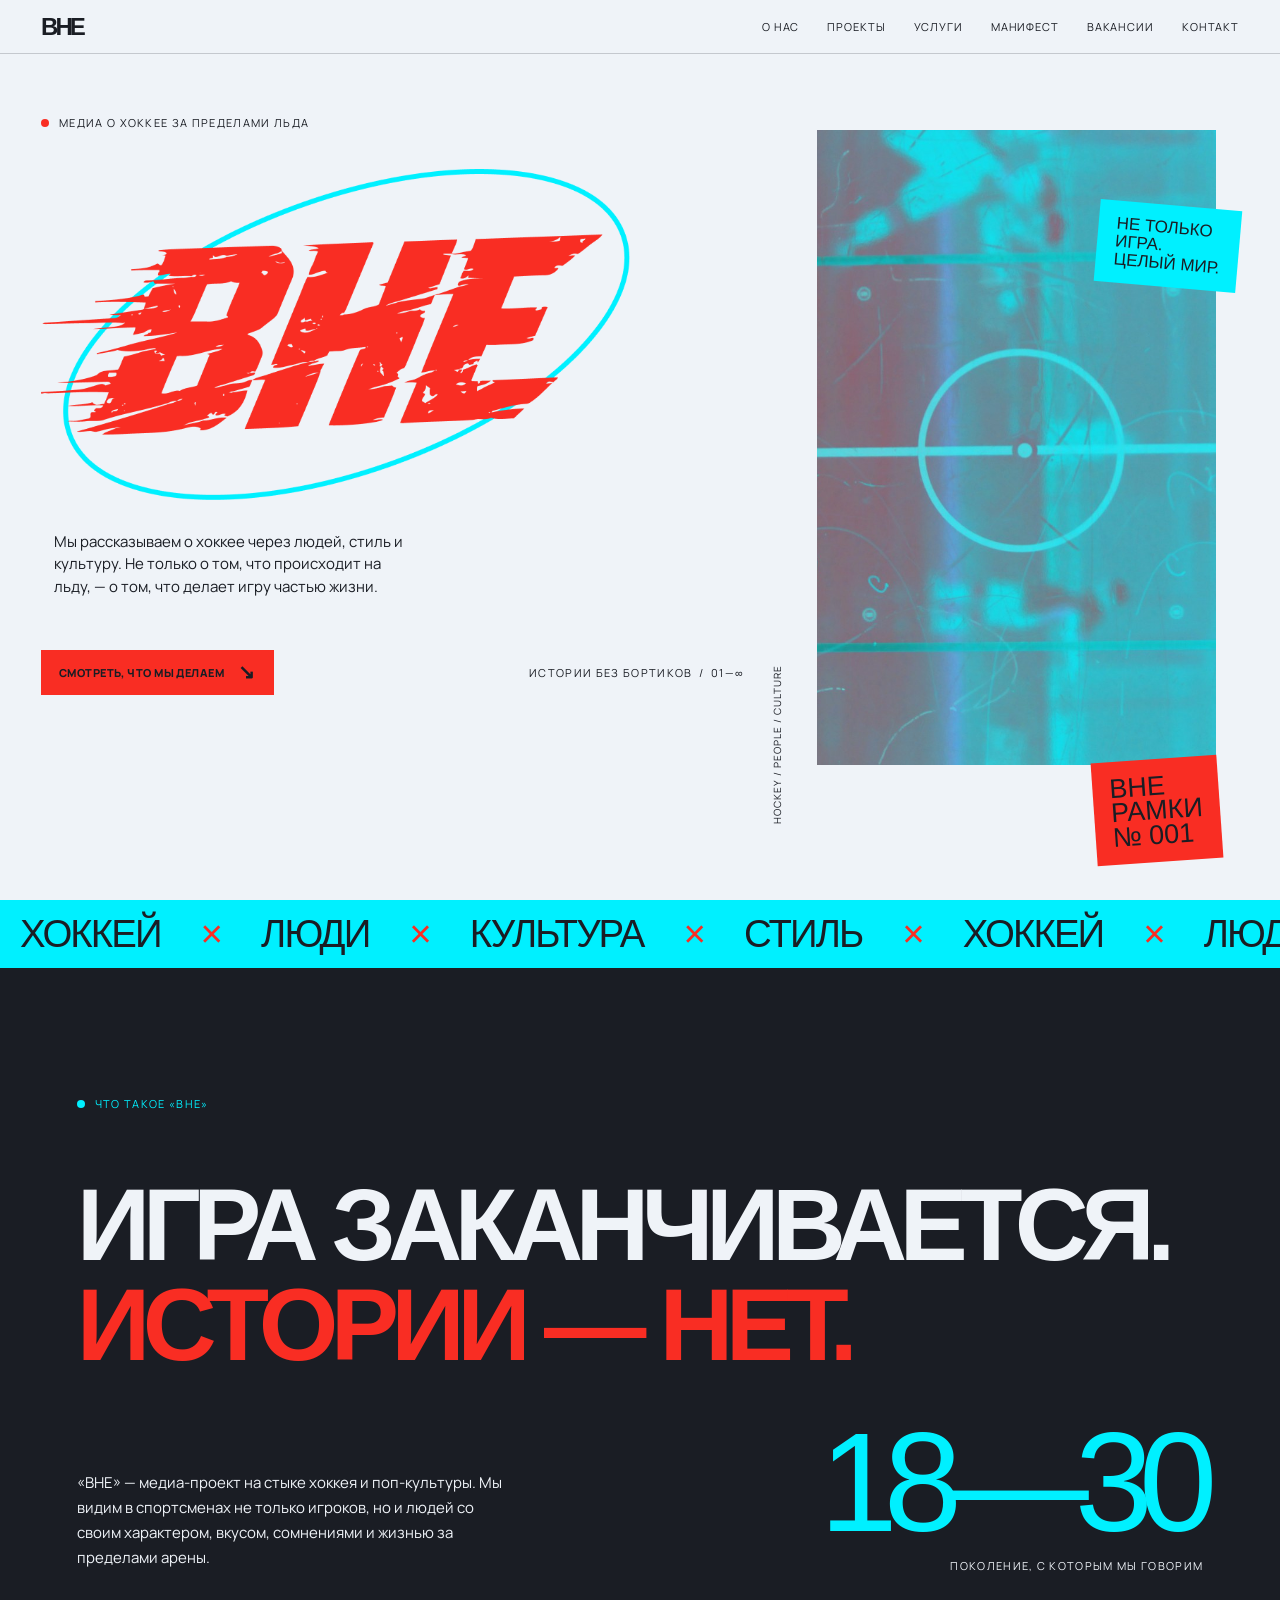
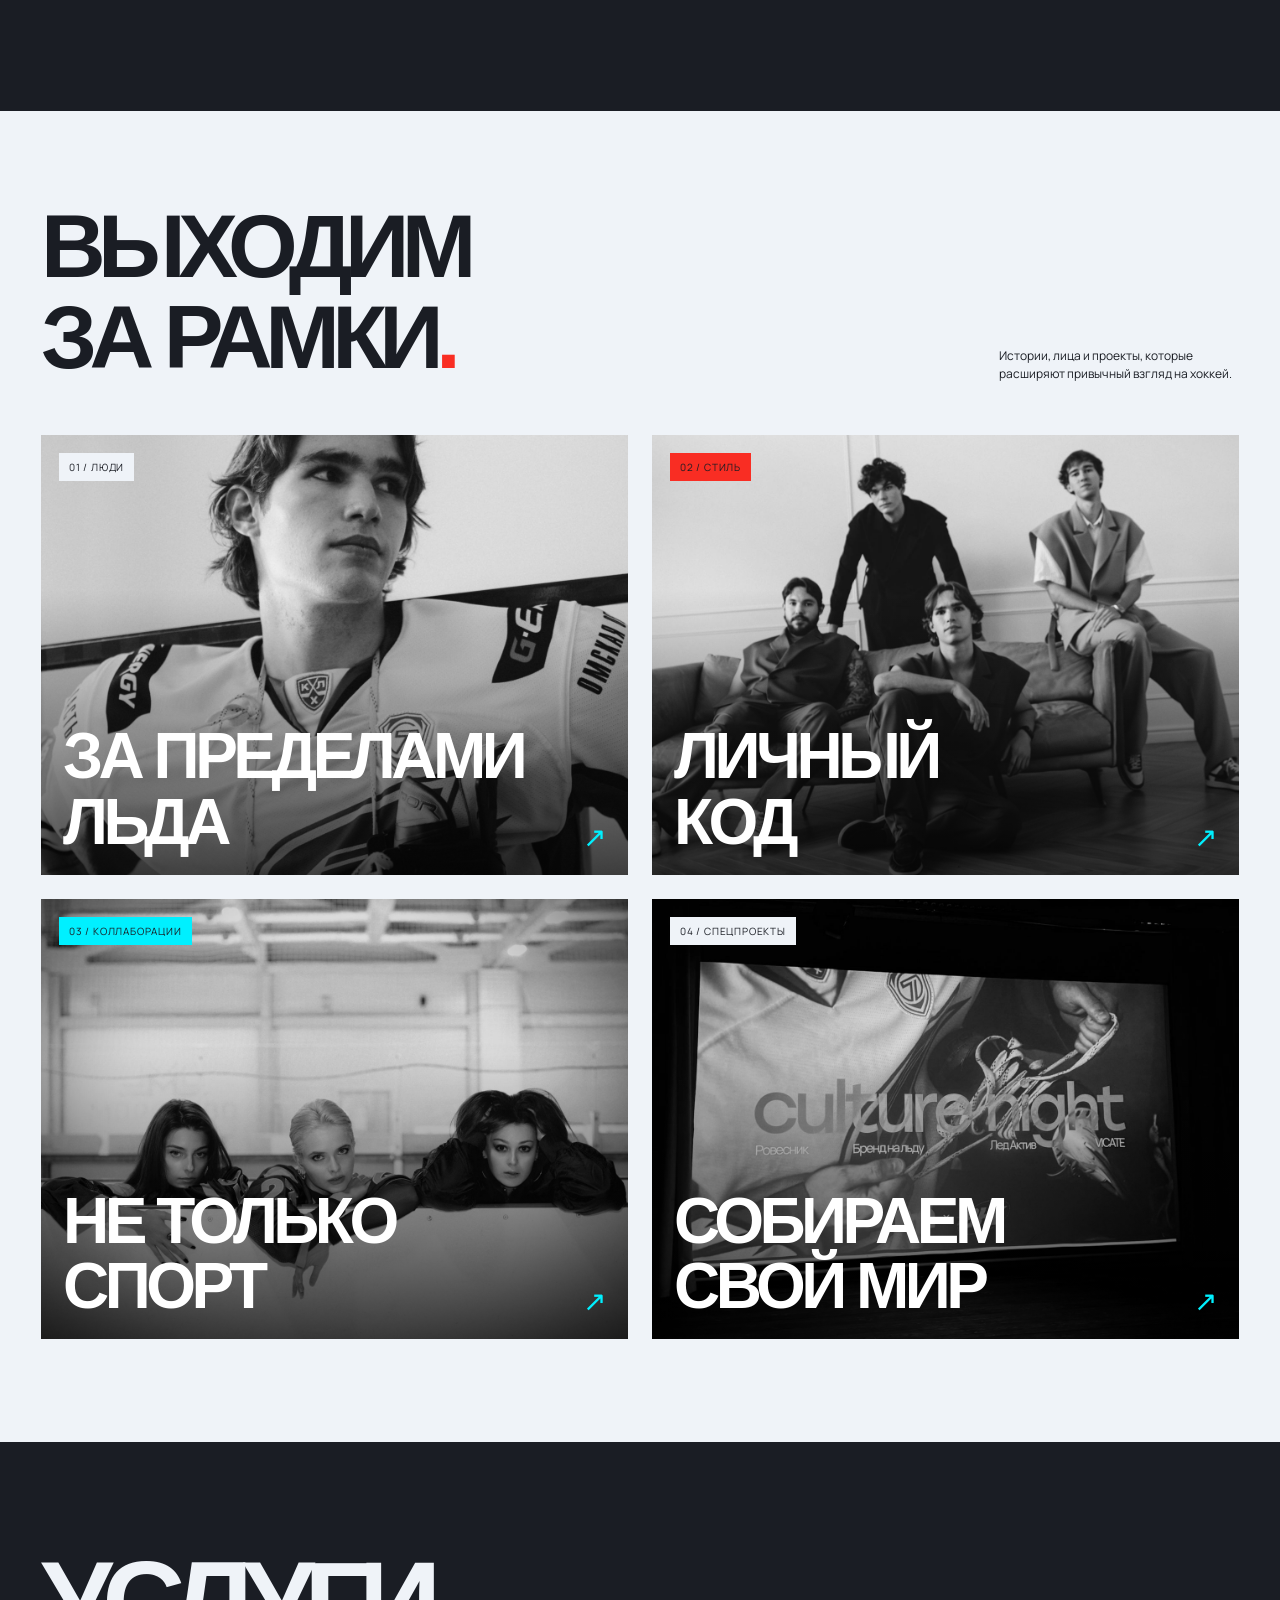
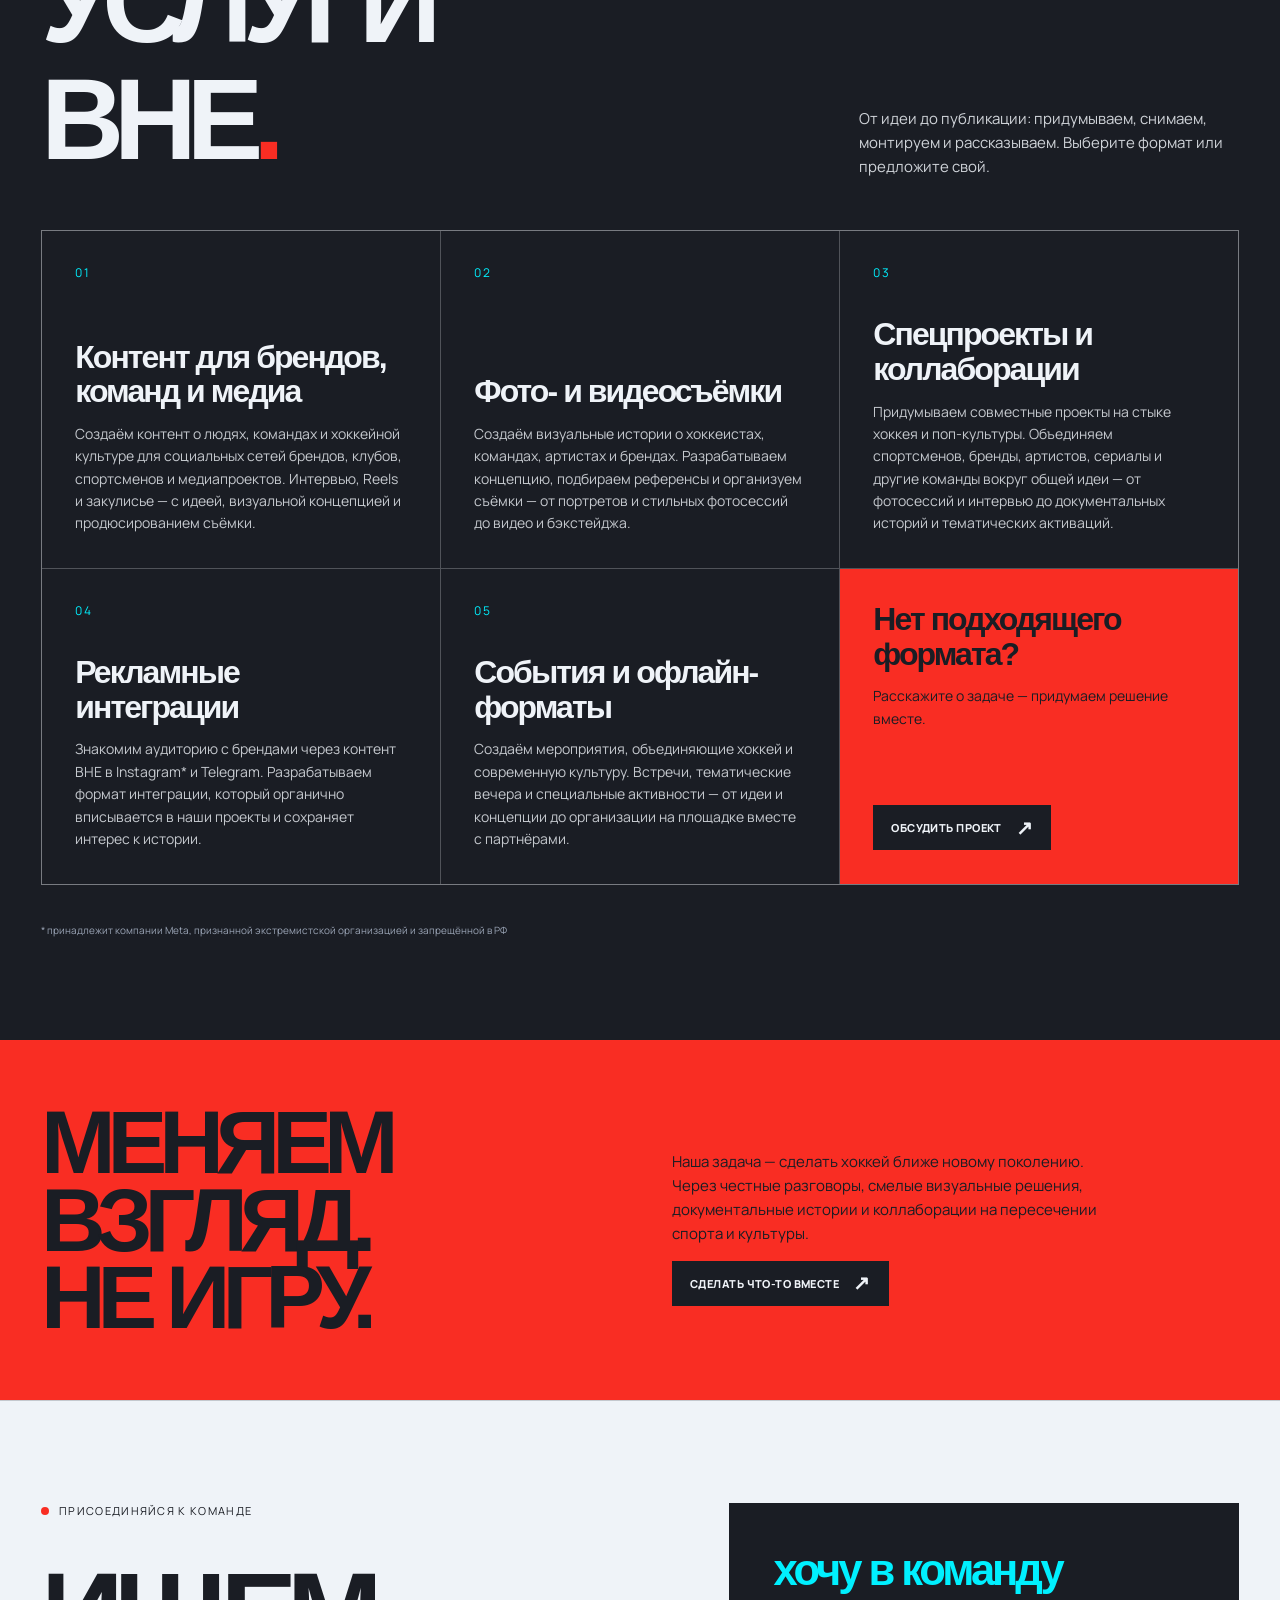
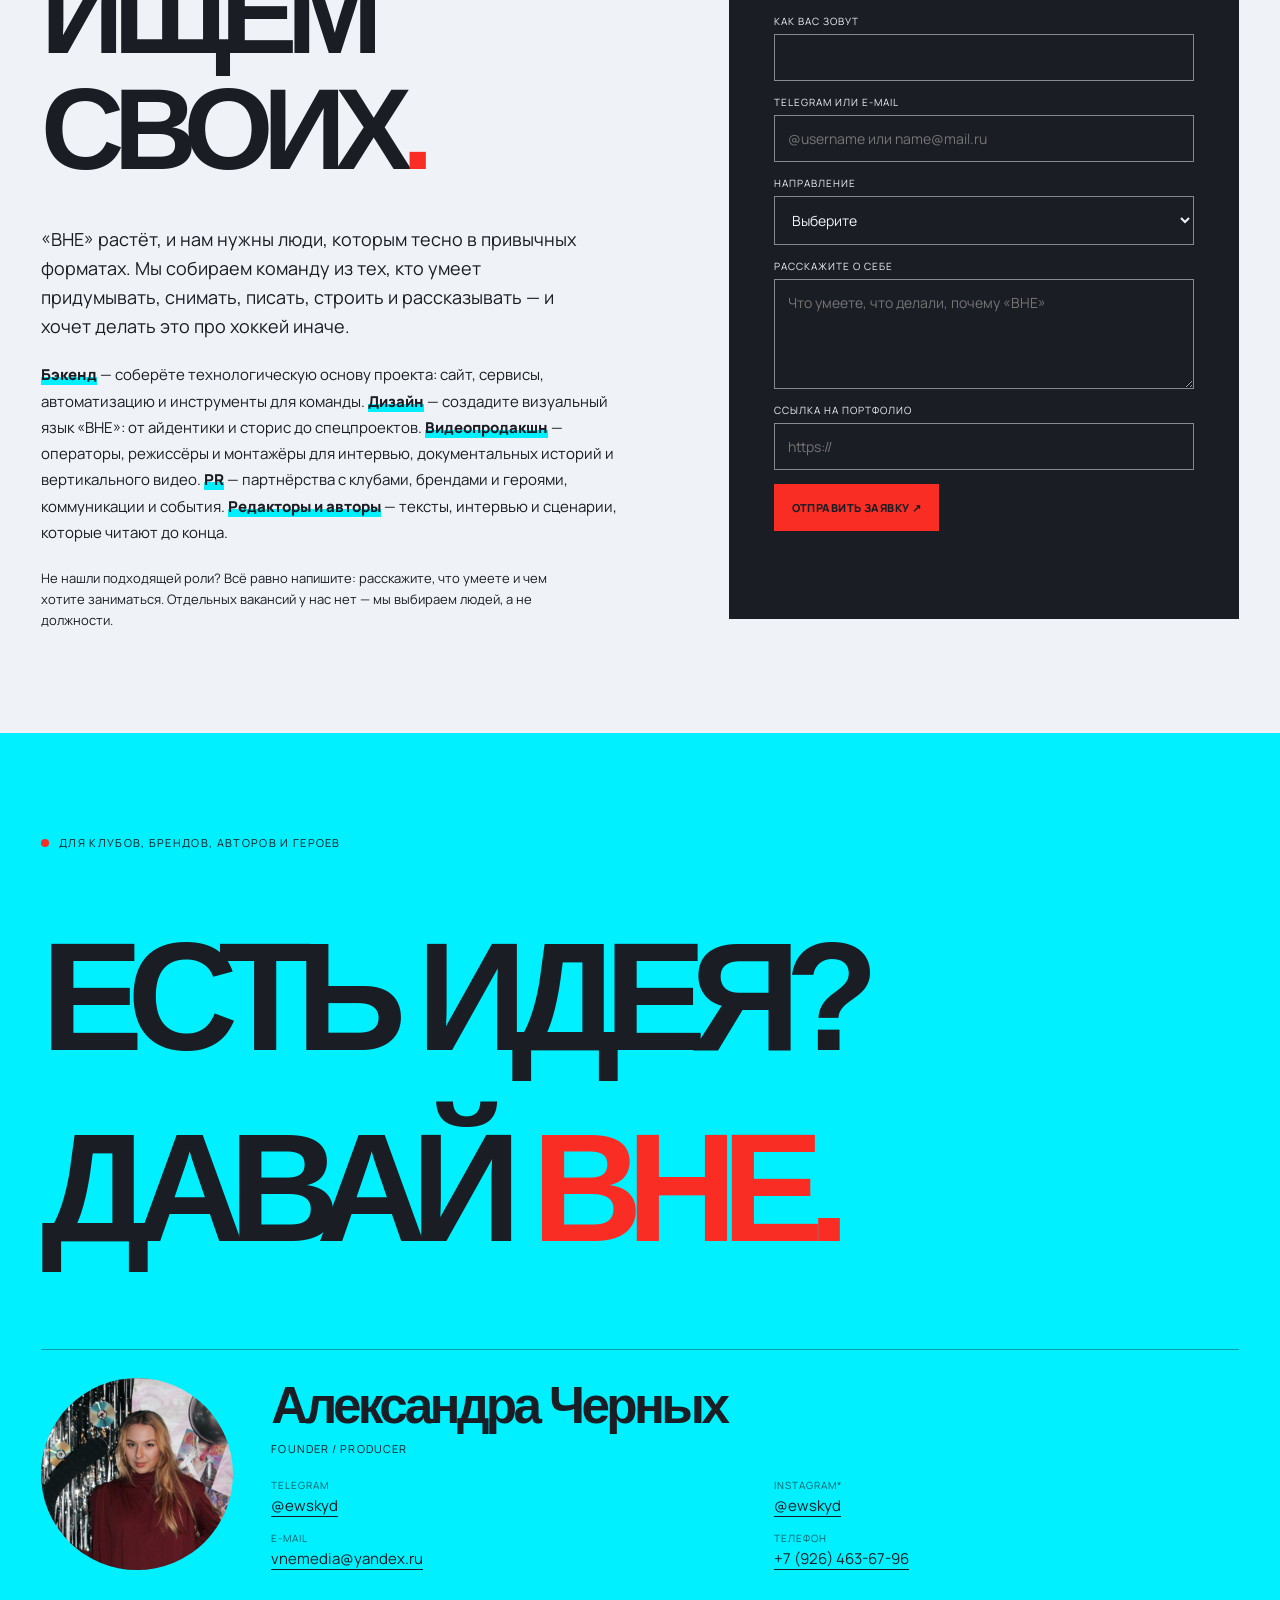
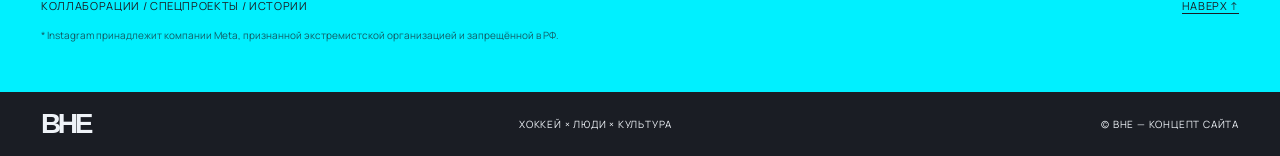
==== index.html @ 659421af "Add files via upload" ====
<!doctype html>
<html lang="ru">
<head>
<meta charset="utf-8">
<meta name="viewport" content="width=device-width, initial-scale=1">
<title>ВНЕ — хоккей за пределами льда</title>
<style>
@import url('https://fonts.googleapis.com/css2?family=Manrope:wght@400;500;600;700;800&display=swap');
:root{--ink:#1A1D24;--paper:#EFF3F8;--cyan:#00F0FF;--red:#F92D23;--line:rgba(26,29,36,.2);--font:"Vela Sans","Manrope",Arial,sans-serif;--display:"Stolzl","Arial Black",Arial,sans-serif}
*{box-sizing:border-box}html{scroll-behavior:smooth}body{margin:0;background:var(--paper);color:var(--ink);font-family:var(--font);overflow-x:hidden}a{color:inherit;text-decoration:none}button{font:inherit;color:inherit;cursor:pointer}.topbar{height:54px;padding:0 3.2vw;display:flex;align-items:center;justify-content:space-between;border-bottom:1px solid var(--line);font-size:11px;text-transform:uppercase;letter-spacing:.08em}.brand-mini{font-family:var(--display);font-weight:900;letter-spacing:-.12em;font-size:24px}.nav{display:flex;gap:28px}.nav a:hover{color:var(--red)}.menu-btn{display:none;border:0;background:none;font-size:12px;text-transform:uppercase}
.hero{min-height:calc(100vh - 54px);padding:4.8vw 3.2vw 3vw;position:relative;display:grid;grid-template-columns:1.2fr .8fr;gap:2vw;overflow:hidden}.eyebrow{font-size:11px;letter-spacing:.12em;text-transform:uppercase;display:flex;align-items:center;gap:10px}.dot{width:8px;height:8px;background:var(--red);border-radius:50%;display:inline-block}.hero h1{font-family:var(--display);font-size:clamp(110px,23vw,400px);line-height:.85;letter-spacing:-.105em;margin:3vw 0 2.4vw;font-weight:900}.hero h1 span{display:block}.hero h1 .outline{color:transparent;-webkit-text-stroke:2px var(--ink);margin-left:.15em}.hero-copy{max-width:360px;font-size:15px;line-height:1.5;margin-left:1vw}.hero-bottom{display:flex;align-items:center;justify-content:space-between;gap:20px;margin-top:4vw}.cta{display:inline-flex;align-items:center;gap:14px;background:var(--red);padding:15px 18px;font-size:11px;font-weight:800;text-transform:uppercase;letter-spacing:.04em;transition:transform .2s,background .2s}.cta:hover{transform:translate(4px,-4px);background:var(--cyan)}.arrow{font-size:20px;line-height:10px}.hero-visual{position:relative;min-height:520px;align-self:stretch}.photo-main{position:absolute;inset:2% 5% 13% 10%;background:#252a33;overflow:hidden}.photo-main img{width:100%;height:100%;object-fit:cover;filter:grayscale(100%) contrast(1.12);mix-blend-mode:normal}.photo-main:after{content:"";position:absolute;inset:0;background:linear-gradient(145deg,rgba(0,240,255,.18),transparent 40%,rgba(249,45,35,.35));mix-blend-mode:screen;pointer-events:none}.sticker{position:absolute;z-index:2;right:0;top:12%;background:var(--cyan);padding:14px 18px;font-family:var(--display);font-size:17px;line-height:1.05;transform:rotate(5deg);max-width:145px}.hero-caption{position:absolute;left:0;bottom:5%;font-size:10px;text-transform:uppercase;letter-spacing:.1em;writing-mode:vertical-rl;transform:rotate(180deg)}.issue{position:absolute;bottom:0;right:4%;background:var(--red);padding:15px 17px;font-family:var(--display);font-size:27px;line-height:.9;transform:rotate(-4deg)}.ticker{background:var(--cyan);overflow:hidden;white-space:nowrap;padding:12px 0;font-family:var(--display);font-size:clamp(20px,3vw,40px);letter-spacing:-.05em;text-transform:uppercase}.ticker-track{display:inline-block;animation:scroll 28s linear infinite}.ticker span{margin:0 20px}.ticker .x{color:var(--red)}@keyframes scroll{to{transform:translateX(-50%)}}
.manifesto{padding:10vw 6vw 11vw;background:var(--ink);color:var(--paper);position:relative}.manifesto .eyebrow{color:var(--cyan)}.manifesto h2{font-family:var(--display);font-size:clamp(42px,8vw,112px);line-height:.98;letter-spacing:-.075em;font-weight:900;max-width:1100px;margin:5vw 0 4vw}.manifesto h2 em{font-style:normal;color:var(--red)}.manifesto-bottom{display:grid;grid-template-columns:1fr 1fr;gap:4vw;align-items:end}.manifesto-bottom p{font-size:15px;line-height:1.65;max-width:430px;margin:0}.manifesto-number{font-family:var(--display);font-size:clamp(65px,11vw,150px);letter-spacing:-.1em;color:var(--cyan);text-align:right;line-height:.8}.manifesto-number small{font-family:var(--font);font-size:11px;letter-spacing:.12em;color:var(--paper);display:block;text-align:right;margin-top:22px}
.projects{padding:7vw 3.2vw 8vw}.section-head{display:flex;justify-content:space-between;align-items:end;margin-bottom:4vw;gap:20px}.section-head h2{font-family:var(--display);font-size:clamp(45px,7vw,96px);letter-spacing:-.085em;line-height:1.02;margin:0}.section-head p{max-width:240px;font-size:12px;line-height:1.5;margin:0}.project-grid{display:grid;grid-template-columns:1fr 1fr;gap:24px}.project-card{position:relative;aspect-ratio:4/3;overflow:hidden;cursor:pointer}.project-image{position:absolute;inset:0;overflow:hidden;background:#20242c}.project-image img{width:100%;height:100%;object-fit:cover;transition:transform .7s cubic-bezier(.2,.7,.2,1);filter:grayscale(100%)}.project-card:hover .project-image img{transform:scale(1.045)}.project-card:after{content:"";position:absolute;inset:0;background:linear-gradient(180deg,transparent 35%,rgba(0,0,0,.72));pointer-events:none}.project-label{position:absolute;top:18px;left:18px;background:var(--paper);padding:7px 10px;font-size:10px;letter-spacing:.08em;text-transform:uppercase;z-index:1}.project-name{position:absolute;left:22px;right:22px;bottom:20px;z-index:1;color:white;display:flex;align-items:end;justify-content:space-between;gap:20px}.project-name h3{font-family:var(--display);font-size:clamp(32px,5vw,70px);line-height:1.02;letter-spacing:-.07em;margin:0;max-width:500px}.project-name span{font-size:28px;color:var(--cyan)}.project-card:nth-child(2) .project-label{background:var(--red)}.project-card:nth-child(3) .project-label{background:var(--cyan)}
.manifesto-strip{background:var(--red);padding:5vw 3.2vw;display:grid;grid-template-columns:1fr 1fr;gap:5vw;align-items:center}.manifesto-strip h2{font-family:var(--display);font-size:clamp(42px,7vw,90px);line-height:.86;letter-spacing:-.09em;margin:0}.manifesto-strip p{font-size:15px;line-height:1.6;max-width:430px}.manifesto-strip .cta{background:var(--ink);color:var(--paper)}.manifesto-strip .cta:hover{background:var(--cyan);color:var(--ink)}
.contact{padding:8vw 3.2vw 3vw;background:var(--cyan)}.contact h2{font-family:var(--display);font-size:clamp(60px,12vw,160px);line-height:1;letter-spacing:-.105em;margin:4vw 0 5vw}.contact-bottom{display:flex;justify-content:space-between;gap:20px;border-top:1px solid rgba(26,29,36,.4);padding-top:18px;font-size:11px;text-transform:uppercase;letter-spacing:.06em}.contact-bottom a{border-bottom:1px solid var(--ink)}.footer{padding:16px 3.2vw;background:var(--ink);color:var(--paper);display:flex;justify-content:space-between;align-items:center;font-size:10px;text-transform:uppercase;letter-spacing:.08em}.footer strong{font-family:var(--display);font-size:28px;letter-spacing:-.12em}
.modal{position:fixed;inset:0;background:rgba(26,29,36,.82);z-index:10;display:none;align-items:center;justify-content:center;padding:20px}.modal.open{display:flex}.modal-panel{background:var(--paper);max-width:640px;width:100%;padding:clamp(25px,5vw,55px);position:relative}.modal-panel h2{font-family:var(--display);font-size:clamp(38px,7vw,72px);line-height:1.05;letter-spacing:-.08em;margin:20px 0}.modal-panel p{line-height:1.6}.close{position:absolute;top:15px;right:18px;border:0;background:var(--cyan);font-size:20px;width:38px;height:38px}.form-row{display:flex;gap:8px;margin-top:22px}.form-row input{flex:1;min-width:0;background:transparent;border:1px solid var(--ink);padding:14px;font:inherit}.form-row button{border:0;background:var(--red);padding:0 18px;font-size:11px;text-transform:uppercase;font-weight:bold}.toast{font-size:12px;margin-top:12px;min-height:18px}
@media(max-width:760px){.topbar{padding:0 5vw}.nav{display:none;position:absolute;top:54px;left:0;right:0;background:var(--paper);z-index:5;padding:20px 5vw;border-bottom:1px solid var(--line);flex-direction:column;gap:16px}.nav.open{display:flex}.menu-btn{display:block}.hero{grid-template-columns:1fr;padding:12vw 5vw 7vw;min-height:auto}.hero h1{font-size:42vw;margin:10vw 0 7vw}.hero-visual{min-height:420px;margin-top:12vw}.photo-main{inset:0 7% 10% 9%}.hero-caption{left:0}.hero-copy{font-size:14px}.hero-bottom{align-items:start;flex-direction:column;margin-top:7vw}.manifesto{padding:18vw 6vw}.manifesto-bottom{grid-template-columns:1fr}.manifesto-number{text-align:left}.manifesto-number small{text-align:left}.projects{padding:14vw 5vw}.section-head{align-items:start;flex-direction:column;margin-bottom:8vw}.project-grid{grid-template-columns:1fr;gap:18px}.project-card{aspect-ratio:4/3.4}.manifesto-strip{padding:12vw 5vw;grid-template-columns:1fr;gap:5vw}.contact{padding:14vw 5vw 7vw}.contact h2{font-size:clamp(68px,19vw,120px);margin:12vw 0}.contact-bottom{flex-direction:column}.footer{padding:18px 5vw;gap:12px;flex-wrap:wrap}.form-row{flex-direction:column}.form-row button{padding:14px}}
.join{padding:8vw 3.2vw;display:grid;grid-template-columns:1.1fr .9fr;gap:5vw;border-top:1px solid var(--line)}.join h2{font-family:var(--display);font-size:clamp(52px,9vw,128px);line-height:1;letter-spacing:-.09em;margin:3vw 0 3vw;font-weight:900}.join-lead{font-size:18px;line-height:1.6;max-width:560px;margin:0 0 22px}.join-roles{font-size:15px;line-height:1.75;max-width:600px;margin:0 0 22px}.join-roles b{font-weight:800;background:linear-gradient(transparent 62%,var(--cyan) 62%)}.join-note{font-size:13px;line-height:1.6;max-width:520px;margin:0}
.join-form{background:var(--ink);color:var(--paper);padding:clamp(24px,3.5vw,48px);display:flex;flex-direction:column;gap:14px;align-self:start}.join-form h3{font-family:var(--display);font-size:clamp(28px,3.4vw,44px);line-height:1.05;letter-spacing:-.07em;margin:0 0 6px;color:var(--cyan)}.join-form label{font-size:10px;letter-spacing:.1em;text-transform:uppercase;display:flex;flex-direction:column;gap:6px}.join-form input,.join-form select,.join-form textarea{background:transparent;color:var(--paper);border:1px solid rgba(239,243,248,.5);padding:13px;font:inherit;font-size:14px;letter-spacing:0;text-transform:none;border-radius:0;width:100%}.join-form select option{color:var(--ink)}.join-form textarea{min-height:110px;resize:vertical}.join-form input:focus,.join-form select:focus,.join-form textarea:focus{outline:2px solid var(--cyan);outline-offset:0}.join-form button{border:0;background:var(--red);color:var(--ink);padding:16px 18px;font-size:11px;font-weight:800;text-transform:uppercase;letter-spacing:.04em;align-self:flex-start}.join-form button:hover{background:var(--cyan)}.join-form button:disabled{opacity:.6;cursor:wait}.hp{position:absolute;left:-9999px;opacity:0;height:0;width:0}.join-form .toast{color:var(--cyan)}
.contact-card{display:grid;grid-template-columns:auto 1fr;gap:3vw;align-items:center;border-top:1px solid rgba(26,29,36,.4);padding-top:28px}.avatar{width:clamp(130px,15vw,210px);aspect-ratio:1;border-radius:50%;object-fit:cover;background:var(--ink);color:var(--cyan);display:flex;align-items:center;justify-content:center;font-family:var(--display);font-size:clamp(44px,5vw,70px);letter-spacing:-.1em}.person h3{font-family:var(--display);font-size:clamp(30px,4vw,56px);line-height:1.05;letter-spacing:-.07em;margin:0}.person .role{font-size:11px;letter-spacing:.1em;text-transform:uppercase;margin:8px 0 0}.contact-list{display:grid;grid-template-columns:repeat(2,minmax(0,1fr));gap:14px 3vw;margin-top:22px;font-size:15px}.contact-list div{display:flex;flex-direction:column;gap:3px}.contact-list .k{font-size:10px;letter-spacing:.1em;text-transform:uppercase;opacity:.7}.contact-list a{border-bottom:1px solid var(--ink);align-self:flex-start}.contact-foot{display:flex;justify-content:space-between;gap:20px;font-size:11px;text-transform:uppercase;letter-spacing:.06em;margin-top:28px}.contact-foot a{border-bottom:1px solid var(--ink)}.fine{font-size:10px;line-height:1.5;opacity:.7;margin-top:14px;max-width:640px;text-transform:none;letter-spacing:0}
@media(max-width:760px){.join{grid-template-columns:1fr;padding:14vw 5vw;gap:10vw}.contact-card{grid-template-columns:1fr}.contact-list{grid-template-columns:1fr}.contact-foot{flex-direction:column}}
@media(prefers-reduced-motion:reduce){html{scroll-behavior:auto}.ticker-track{animation:none}*{transition:none!important}}

/* Project category pages */

.category-page{display:none;min-height:70vh;padding:5.5vw 3.2vw 9vw}
body.category-mode main>section:not(.category-page){display:none!important}body.category-mode .footer{display:none!important}body.category-mode .category-page.active{display:block}
.category-page.active{display:block}
.category-back{display:inline-flex;align-items:center;gap:10px;font-size:11px;text-transform:uppercase;letter-spacing:.08em;border-bottom:1px solid var(--ink);padding-bottom:8px;margin-bottom:4.5vw}
.category-hero{display:grid;grid-template-columns:minmax(0,1.1fr) minmax(280px,.9fr);gap:5vw;align-items:center;margin-bottom:4vw;min-height:190px}
.category-hero h1{font-family:var(--display);font-size:clamp(64px,10.5vw,144px);line-height:.86;letter-spacing:-.095em;margin:1.2vw 0 0;max-width:900px;overflow-wrap:anywhere}
.category-kicker{font-size:11px;text-transform:uppercase;letter-spacing:.12em;color:var(--red)}
.category-intro-wrap{display:flex;align-items:center;min-height:100%;border-left:1px solid var(--line);padding-left:2.5vw}
.category-hero p{font-size:14px;line-height:1.65;max-width:480px;margin:0;color:var(--muted)}
.case-grid{display:grid;grid-template-columns:repeat(2,minmax(0,1fr));gap:22px}
.case-grid.people-layout,.case-grid.collab-layout{display:flex;gap:18px;overflow-x:auto;overflow-y:hidden;scroll-snap-type:x mandatory;scrollbar-width:thin;padding:0 0 18px;overscroll-behavior-x:contain;-webkit-overflow-scrolling:touch}
.case-grid.people-layout .case-card,.case-grid.collab-layout .case-card{flex:0 0 clamp(250px,29vw,390px);scroll-snap-align:start}
.case-card{position:relative;background:var(--ink);color:var(--paper);padding:0;min-width:0;overflow:hidden;display:flex;flex-direction:column;min-height:0}
.case-card:nth-child(2n){background:var(--paper);color:var(--ink)}
.case-image{position:relative;width:100%;aspect-ratio:4/3;overflow:hidden;background:#24272b}
.case-image img{display:block;width:100%;height:100%;object-fit:cover;filter:grayscale(100%);transition:transform .6s ease}
.case-card:hover .case-image img{transform:scale(1.04)}
.case-image:after{content:"";position:absolute;inset:0;background:linear-gradient(180deg,transparent 55%,rgba(0,0,0,.45));pointer-events:none}
.case-image-label{position:absolute;left:14px;top:14px;z-index:1;background:var(--paper);color:var(--ink);padding:7px 9px;font-size:9px;letter-spacing:.1em;text-transform:uppercase}
.case-copy{padding:clamp(18px,2.2vw,30px);display:flex;flex-direction:column;flex:1}
.case-number{font-size:10px;letter-spacing:.12em;text-transform:uppercase;opacity:.7}
.case-card h2{font-family:var(--display);font-size:clamp(28px,3.2vw,46px);line-height:.98;letter-spacing:-.065em;margin:24px 0 10px}
.case-card p{font-size:13px;line-height:1.6;max-width:520px;margin:0;color:inherit;opacity:.82}
.case-meta{display:flex;flex-wrap:wrap;gap:7px;margin-top:18px}
.case-meta span{font-size:9px;letter-spacing:.06em;text-transform:uppercase;border:1px solid currentColor;padding:6px 8px;opacity:.8}
.case-bottom{display:flex;justify-content:space-between;align-items:center;gap:12px;margin-top:auto;padding:0 clamp(18px,2.2vw,30px) clamp(18px,2.2vw,30px);font-size:10px;text-transform:uppercase;letter-spacing:.08em}
.case-bottom button{border:0;background:var(--red);color:var(--ink);padding:12px 14px;font-weight:800;font-size:10px;text-transform:uppercase;cursor:pointer}
.case-card:nth-child(2n) .case-bottom button{background:var(--ink);color:var(--paper)}
.case-controls{display:flex;justify-content:space-between;align-items:center;gap:16px;margin:0 0 22px}
.case-controls p{font-size:10px;text-transform:uppercase;letter-spacing:.1em;margin:0;color:var(--muted)}
.case-arrows{display:flex;gap:8px}
.case-arrows button{width:42px;height:42px;border:1px solid var(--line);background:transparent;font-size:20px;cursor:pointer}
.category-cta{margin-top:5vw;padding:4vw;background:var(--red);display:flex;justify-content:space-between;align-items:center;gap:25px}
.category-cta h2{font-family:var(--display);font-size:clamp(38px,6vw,78px);line-height:.95;letter-spacing:-.08em;margin:0}
.category-cta .cta{background:var(--ink);color:var(--paper);white-space:nowrap}
/* Category pages: instant opening and distinct portfolio layouts */
html:has(body.category-mode){scroll-behavior:auto!important}
body.category-mode .category-page,body.category-mode .category-page *{animation:none!important;transition:none!important;scroll-behavior:auto!important}
.category-hero h1{overflow-wrap:normal;word-break:normal}
.case-grid.style-layout,.case-grid.special-layout{display:grid;grid-template-columns:repeat(2,minmax(0,1fr));gap:22px;overflow:visible;scroll-snap-type:none}
.case-grid.style-layout .case-card,.case-grid.special-layout .case-card{min-width:0;flex:initial;scroll-snap-align:unset}
.case-grid.people-layout .case-card{background:#171717;color:#f4f0e8;border-radius:2px}
.case-grid.people-layout .case-image{aspect-ratio:4/5;background:#292929}
.case-grid.people-layout .case-image img{filter:none}
.case-grid.people-layout .case-image:after{background:linear-gradient(180deg,transparent 48%,rgba(0,0,0,.72))}
.case-grid.people-layout .case-image-label{left:16px;top:16px;background:var(--red);color:var(--ink);font-weight:700}
.case-grid.people-layout .case-copy{padding:20px 22px 24px}
.case-grid.people-layout .case-number{font-size:10px;letter-spacing:.13em;color:var(--red);opacity:1}
.case-grid.people-layout .case-card h2{font-size:clamp(30px,3vw,43px);margin:12px 0 8px;letter-spacing:-.045em}
.case-grid.people-layout .case-meta span{border-color:rgba(255,255,255,.35)}
.case-grid.people-layout .case-bottom{padding:0 22px 22px}
.case-grid.collab-layout .case-card{background:#eee9df;color:#171717;border-top:5px solid var(--red)}
.case-grid.collab-layout .case-card:nth-child(2n){background:#171717;color:#f4f0e8;border-top-color:#b9b4aa}
.case-grid.collab-layout .case-image{aspect-ratio:16/9;background:#d2cdc3}
.case-grid.collab-layout .case-image img{filter:grayscale(100%);mix-blend-mode:multiply}
.case-grid.collab-layout .case-card:nth-child(2n) .case-image img{mix-blend-mode:normal}
.case-grid.collab-layout .case-image:after{display:none}
.case-grid.collab-layout .case-image-label{left:0;top:0;background:var(--red);color:var(--ink)}
.case-grid.collab-layout .case-copy{padding:24px 24px 28px}
.case-grid.collab-layout .case-card h2{font-size:clamp(26px,2.6vw,36px);margin:14px 0 10px;letter-spacing:-.045em}
.case-grid.collab-layout .case-meta span{border-radius:999px;padding:7px 10px}
.case-grid.collab-layout .case-bottom{padding:0 24px 24px}
.case-grid.collab-layout .case-bottom button{background:var(--ink);color:var(--paper)}
.case-grid.collab-layout .case-card:nth-child(2n) .case-bottom button{background:var(--red);color:var(--ink)}
@media(max-width:760px){.category-page{padding:12vw 5vw}.category-back{margin-bottom:8vw}.category-hero{grid-template-columns:1fr;gap:18px;margin-bottom:9vw;min-height:0}.category-hero h1{font-size:19vw;line-height:.9;margin-top:3vw}.category-intro-wrap{border-left:0;border-top:1px solid var(--line);padding:16px 0 0;min-height:0}.category-hero p{font-size:13px}.case-grid{grid-template-columns:1fr;gap:18px}.case-grid.people-layout,.case-grid.collab-layout{display:flex;gap:14px}.case-grid.people-layout .case-card,.case-grid.collab-layout .case-card{flex-basis:82vw}.case-card h2{font-size:34px}.case-controls{margin-bottom:14px}.category-cta{padding:8vw 6vw;flex-direction:column;align-items:flex-start}.category-cta .cta{white-space:normal}}
@media(max-width:760px){
 .case-grid.style-layout,.case-grid.special-layout{grid-template-columns:1fr;gap:18px}
 .case-grid.people-layout,.case-grid.collab-layout{display:flex;overflow-x:auto;scroll-snap-type:x mandatory}
 .case-grid.people-layout .case-card,.case-grid.collab-layout .case-card{flex:0 0 82vw}
 .case-grid.people-layout .case-image{aspect-ratio:4/5}
}

/* Fixes for project category pages */
.case-controls[hidden]{display:none!important}
.case-grid.style-layout,.case-grid.special-layout{display:grid!important;grid-template-columns:repeat(2,minmax(0,1fr));overflow:visible!important;scroll-snap-type:none!important}
.case-grid.style-layout .case-card,.case-grid.special-layout .case-card{min-width:0!important;flex:initial!important}
.category-page[data-category="collab"] .category-hero{grid-template-columns:minmax(0,1.15fr) minmax(260px,.85fr);gap:3vw}
.category-page[data-category="collab"] .category-hero h1{font-size:clamp(42px,6.5vw,92px);line-height:.92;letter-spacing:-.075em;max-width:100%;overflow-wrap:normal;word-break:normal}
.case-grid.collab-layout{display:grid!important;grid-template-columns:repeat(3,minmax(0,1fr));gap:18px;overflow:visible!important;padding:0!important}
.case-grid.collab-layout .partner-card{display:block;min-width:0;flex:none;cursor:pointer;position:relative;background:transparent!important;border:0!important;overflow:hidden;aspect-ratio:4/3;scroll-snap-align:unset;}
.case-grid.collab-layout .partner-card .case-image{width:100%;height:100%;aspect-ratio:auto;background:#24272b}
.case-grid.collab-layout .partner-card .case-image img{filter:none!important;mix-blend-mode:normal!important;width:100%;height:100%;object-fit:cover;transition:transform .25s ease}
.case-grid.collab-layout .partner-card .case-image:after{display:block;background:linear-gradient(180deg,transparent 45%,rgba(0,0,0,.22))}
.case-grid.collab-layout .partner-card .case-image-label{display:none}
.case-grid.collab-layout .partner-card .case-copy,.case-grid.collab-layout .partner-card .case-bottom{display:none!important}
.case-grid.collab-layout .partner-card:hover .case-image img,.case-grid.collab-layout .partner-card:focus-visible .case-image img{transform:scale(1.035)}
.case-grid.collab-layout .partner-card:focus-visible{outline:2px solid var(--red);outline-offset:3px}
.collab-popup{position:fixed;inset:0;z-index:30;display:flex;align-items:center;justify-content:center;padding:20px;background:rgba(12,12,12,.72);backdrop-filter:blur(5px);-webkit-backdrop-filter:blur(5px);opacity:0;visibility:hidden;pointer-events:none;transition:opacity .32s ease,visibility .32s ease}
.collab-popup.open{opacity:1;visibility:visible;pointer-events:auto}
.collab-popup-panel{position:relative;width:min(720px,100%);max-height:90vh;overflow:auto;background:var(--paper);color:var(--ink);padding:clamp(24px,5vw,48px);opacity:0;transform:translateY(14px) scale(.985);transition:opacity .32s ease,transform .38s cubic-bezier(.2,.75,.25,1)}
.collab-popup.open .collab-popup-panel{opacity:1;transform:translateY(0) scale(1)}
@media(prefers-reduced-motion:reduce){.collab-popup,.collab-popup-panel{transition:none}}
.collab-popup-kicker{font-size:10px;letter-spacing:.13em;text-transform:uppercase;color:var(--red)}
.collab-popup-panel h2{font-family:var(--display);font-size:clamp(34px,6vw,64px);line-height:.96;letter-spacing:-.07em;margin:18px 45px 16px 0}
.collab-popup-panel p{font-size:14px;line-height:1.7;max-width:58ch;margin:0}
@media(max-width:760px){.category-page[data-category="collab"] .category-hero{grid-template-columns:1fr;gap:18px}.category-page[data-category="collab"] .category-hero h1{font-size:clamp(44px,13vw,76px)}.case-grid.collab-layout{grid-template-columns:repeat(2,minmax(0,1fr));gap:10px}.case-grid.style-layout,.case-grid.special-layout{grid-template-columns:1fr!important}}

.hero h1.logo{margin:3vw 0 2.4vw;line-height:0;letter-spacing:0}.hero h1.logo img{display:block;width:100%;max-width:min(46vw,780px);height:auto}
.photo-main img{filter:none}.photo-main:after{display:none}
.cta{border:0;font-family:inherit;color:var(--ink);cursor:pointer}.category-cta .cta{color:var(--paper)}.category-cta .cta:hover{background:var(--cyan);color:var(--ink)}
.contact h2{line-height:1.25}.join-form h3{text-transform:none}
@media(max-width:760px){.hero h1.logo{margin:10vw 0 7vw}.hero h1.logo img{max-width:88vw}}
.services{background:var(--ink);color:var(--paper);padding:8vw 3.2vw}.services-head{display:flex;justify-content:space-between;align-items:flex-end;gap:5vw;margin-bottom:4vw}.services-head h2{font-family:var(--display);font-size:clamp(52px,9vw,128px);line-height:1.02;letter-spacing:-.09em;margin:0;font-weight:900}.services-head p{max-width:380px;font-size:15px;line-height:1.6;margin:0;opacity:.85}
.service-grid{display:grid;grid-template-columns:repeat(3,minmax(0,1fr));gap:1px;background:rgba(239,243,248,.25);border:1px solid rgba(239,243,248,.25)}.service{background:var(--ink);padding:clamp(24px,2.6vw,40px);min-height:300px;display:flex;flex-direction:column;justify-content:space-between;gap:36px;transition:background .25s}.service:hover{background:#232833}.service .n{font-size:12px;letter-spacing:.12em;color:var(--cyan)}.service h3{font-family:var(--display);font-size:clamp(24px,2.5vw,36px);line-height:1.08;letter-spacing:-.06em;margin:0 0 14px}.service p{font-size:14px;line-height:1.6;margin:0;opacity:.8}
.services-foot{display:flex;justify-content:space-between;align-items:center;gap:24px;margin-top:3vw;font-size:10px;line-height:1.5;opacity:1;color:#9aa4b5;max-width:100%}.services-foot .cta{color:var(--ink)}
@media(max-width:900px){.service-grid{grid-template-columns:1fr 1fr}}@media(max-width:760px){.services{padding:14vw 5vw}.services-head{flex-direction:column;align-items:flex-start}.service-grid{grid-template-columns:1fr}.service{min-height:0}.services-foot{flex-direction:column;align-items:flex-start}}
.service-cta{background:var(--red)!important;color:var(--ink)}.service-cta:hover{background:var(--red)!important}.service-cta .cta{background:var(--ink);color:var(--paper);align-self:flex-start}.service-cta p{opacity:1}
.case-image.soon{background:var(--ink)!important;display:flex;align-items:center;justify-content:center}.case-image.soon:after{display:none!important}.soon-text{font-family:var(--display);font-size:clamp(40px,6vw,88px);line-height:1;letter-spacing:-.08em;color:var(--red);font-weight:900;text-align:center}
.case-grid.collab-layout{display:flex!important;grid-template-columns:none!important;gap:18px!important;overflow-x:auto!important;overflow-y:hidden!important;scroll-snap-type:x mandatory!important;padding:0 0 18px!important}
.case-grid.collab-layout .partner-card{flex:0 0 clamp(250px,29vw,390px)!important;aspect-ratio:4/3!important;scroll-snap-align:start!important;display:block!important}
@media(max-width:760px){.case-grid.collab-layout .partner-card{flex-basis:82vw!important}}
</style>
</head>
<body>
<header class="topbar">
  <a class="brand-mini" href="#top" aria-label="ВНЕ — наверх">ВНЕ</a>
  <nav class="nav" id="nav"><a href="#about">О нас</a><a href="#projects">Проекты</a><a href="#services">Услуги</a><a href="#manifesto">Манифест</a><a href="#join">Вакансии</a><a href="#contact">Контакт</a></nav>
  <button class="menu-btn" id="menuBtn" aria-expanded="false">Меню +</button>
</header>
<main id="top">
<section class="hero">
  <div class="hero-left">
    <div class="eyebrow"><span class="dot"></span> Медиа о хоккее за пределами льда</div>
    <h1 class="logo"><img src="[data-uri]" alt="ВНЕ"></h1>
    <p class="hero-copy">Мы рассказываем о хоккее через людей, стиль и культуру. Не только о том, что происходит на льду, — о том, что делает игру частью жизни.</p>
    <div class="hero-bottom"><a class="cta" href="#projects">Смотреть, что мы делаем <span class="arrow">↘</span></a><span class="eyebrow">Истории без бортиков&nbsp; / &nbsp;01—∞</span></div>
  </div>
  <div class="hero-visual">
    <div class="photo-main"><img src="[data-uri]" alt="Ледовая арена, центральный круг"></div>
    <div class="sticker">НЕ ТОЛЬКО<br>ИГРА.<br>ЦЕЛЫЙ МИР.</div>
    <div class="hero-caption">Hockey / People / Culture</div>
    <div class="issue">ВНЕ<br>РАМКИ<br>№ 001</div>
  </div>
</section>
<div class="ticker" aria-label="Хоккей, люди, культура"><div class="ticker-track"><span>ХОККЕЙ</span><span class="x">×</span><span>ЛЮДИ</span><span class="x">×</span><span>КУЛЬТУРА</span><span class="x">×</span><span>СТИЛЬ</span><span class="x">×</span><span>ХОККЕЙ</span><span class="x">×</span><span>ЛЮДИ</span><span class="x">×</span><span>КУЛЬТУРА</span><span class="x">×</span><span>СТИЛЬ</span><span class="x">×</span></div></div>
<section class="manifesto" id="about">
  <div class="eyebrow"><span class="dot" style="background:var(--cyan)"></span> Что такое «ВНЕ»</div>
  <h2>ИГРА ЗАКАНЧИВАЕТСЯ.<br><em>ИСТОРИИ — НЕТ.</em></h2>
  <div class="manifesto-bottom">
    <p>«ВНЕ» — медиа-проект на стыке хоккея и поп-культуры. Мы видим в спортсменах не только игроков, но и людей со своим характером, вкусом, сомнениями и жизнью за пределами арены.</p>
    <div class="manifesto-number">18—30<small>ПОКОЛЕНИЕ, С КОТОРЫМ МЫ ГОВОРИМ</small></div>
  </div>
</section>
<section class="projects" id="projects">
  <div class="section-head"><h2>ВЫХОДИМ<br>ЗА РАМКИ<span style="color:var(--red)">.</span></h2><p>Истории, лица и проекты, которые расширяют привычный взгляд на хоккей.</p></div>
  <div class="project-grid">
    <article class="project-card" data-project="portrait">
      <div class="project-image"><img src="[data-uri]" alt="Хоккеист с коньком в чёрно-белом портрете" style="object-position:center 30%"></div>
      <span class="project-label">01 / Люди</span><div class="project-name"><h3>ЗА ПРЕДЕЛАМИ<br>ЛЬДА</h3><span>↗</span></div>
    </article>
    <article class="project-card" data-project="style">
      <div class="project-image"><img src="[data-uri]" alt="Четыре героя в студийной фотосессии" style="object-position:center 30%"></div>
      <span class="project-label">02 / Стиль</span><div class="project-name"><h3>ЛИЧНЫЙ<br>КОД</h3><span>↗</span></div>
    </article>
    <article class="project-card" data-project="culture">
      <div class="project-image"><img src="[data-uri]" alt="Три девушки у борта хоккейной арены" style="object-position:center 30%"></div>
      <span class="project-label">03 / Коллаборации</span><div class="project-name"><h3>НЕ ТОЛЬКО<br>СПОРТ</h3><span>↗</span></div>
    </article>
    <article class="project-card" data-project="special">
      <div class="project-image"><img src="[data-uri]" alt="Culture Night: показ на большом экране" style="object-position:center 30%"></div>
      <span class="project-label">04 / Спецпроекты</span><div class="project-name"><h3>СОБИРАЕМ<br>СВОЙ МИР</h3><span>↗</span></div>
    </article>
  </div>
</section>
<section class="services" id="services">
  <div class="services-head"><h2>УСЛУГИ<br>ВНЕ<span style="color:var(--red)">.</span></h2><p>От идеи до публикации: придумываем, снимаем, монтируем и рассказываем. Выберите формат или предложите свой.</p></div>
  <div class="service-grid"><article class="service"><span class="n">01</span><div><h3>Контент для брендов, команд и медиа</h3><p>Создаём контент о людях, командах и хоккейной культуре для социальных сетей брендов, клубов, спортсменов и медиапроектов. Интервью, Reels и закулисье — с идеей, визуальной концепцией и продюсированием съёмки.</p></div></article><article class="service"><span class="n">02</span><div><h3>Фото- и видеосъёмки</h3><p>Создаём визуальные истории о хоккеистах, командах, артистах и брендах. Разрабатываем концепцию, подбираем референсы и организуем съёмки — от портретов и стильных фотосессий до видео и бэкстейджа.</p></div></article><article class="service"><span class="n">03</span><div><h3>Спецпроекты и коллаборации</h3><p>Придумываем совместные проекты на стыке хоккея и поп-культуры. Объединяем спортсменов, бренды, артистов, сериалы и другие команды вокруг общей идеи — от фотосессий и интервью до документальных историй и тематических активаций.</p></div></article><article class="service"><span class="n">04</span><div><h3>Рекламные интеграции</h3><p>Знакомим аудиторию с брендами через контент ВНЕ в Instagram* и Telegram. Разрабатываем формат интеграции, который органично вписывается в наши проекты и сохраняет интерес к истории.</p></div></article><article class="service"><span class="n">05</span><div><h3>События и офлайн-форматы</h3><p>Создаём мероприятия, объединяющие хоккей и современную культуру. Встречи, тематические вечера и специальные активности — от идеи и концепции до организации на площадке вместе с партнёрами.</p></div></article><article class="service service-cta"><div><h3>Нет подходящего формата?</h3><p>Расскажите о задаче — придумаем решение вместе.</p></div><a class="cta" href="#contact">Обсудить проект <span class="arrow">↗</span></a></article></div>
  <div class="services-foot"><span>* принадлежит компании Meta, признанной экстремистской организацией и запрещённой в РФ</span></div>
</section>
<section class="manifesto-strip" id="manifesto">
  <h2>МЕНЯЕМ<br>ВЗГЛЯД.<br>НЕ ИГРУ.</h2>
  <div><p>Наша задача — сделать хоккей ближе новому поколению. Через честные разговоры, смелые визуальные решения, документальные истории и коллаборации на пересечении спорта и культуры.</p><a class="cta" href="#contact">Сделать что-то вместе <span class="arrow">↗</span></a></div>
</section>
<section class="join" id="join">
  <div>
    <div class="eyebrow"><span class="dot"></span> Присоединяйся к команде</div>
    <h2>ИЩЕМ<br>СВОИХ<span style="color:var(--red)">.</span></h2>
    <p class="join-lead">«ВНЕ» растёт, и нам нужны люди, которым тесно в привычных форматах. Мы собираем команду из тех, кто умеет придумывать, снимать, писать, строить и рассказывать — и хочет делать это про хоккей иначе.</p>
    <p class="join-roles"><b>Бэкенд</b> — соберёте технологическую основу проекта: сайт, сервисы, автоматизацию и инструменты для команды. <b>Дизайн</b> — создадите визуальный язык «ВНЕ»: от айдентики и сторис до спецпроектов. <b>Видеопродакшн</b> — операторы, режиссёры и монтажёры для интервью, документальных историй и вертикального видео. <b>PR</b> — партнёрства с клубами, брендами и героями, коммуникации и события. <b>Редакторы и авторы</b> — тексты, интервью и сценарии, которые читают до конца.</p>
    <p class="join-note">Не нашли подходящей роли? Всё равно напишите: расскажите, что умеете и чем хотите заниматься. Отдельных вакансий у нас нет — мы выбираем людей, а не должности.</p>
  </div>
  <form class="join-form" id="joinForm">
    <h3>хочу в команду</h3>
    <label>Как вас зовут<input name="name" required autocomplete="name"></label>
    <label>Telegram или e-mail<input name="contact" required placeholder="@username или name@mail.ru"></label>
    <label>Направление<select name="direction" required><option value="">Выберите</option><option>Бэкенд</option><option>Дизайн</option><option>Видеопродакшн</option><option>PR</option><option>Редактор / автор</option><option>Другое</option></select></label>
    <label>Расскажите о себе<textarea name="about" placeholder="Что умеете, что делали, почему «ВНЕ»"></textarea></label>
    <label>Ссылка на портфолио<input name="portfolio" placeholder="https://"></label>
    <input class="hp" type="text" name="_honey" tabindex="-1" autocomplete="off" aria-hidden="true">
    <button type="submit">Отправить заявку ↗</button>
    <div class="toast" id="joinToast" aria-live="polite"></div>
  </form>
</section>
<section class="contact" id="contact">
  <div class="eyebrow"><span class="dot"></span> Для клубов, брендов, авторов и героев</div>
  <h2>ЕСТЬ ИДЕЯ?<br>ДАВАЙ <span style="color:var(--red)">ВНЕ.</span></h2>
  <div class="contact-card">
    <img class="avatar" src="[data-uri]" alt="Александра Черных">
    <div class="person">
      <h3>Александра Черных</h3>
      <p class="role">Founder / Producer</p>
      <div class="contact-list">
        <div><span class="k">Telegram</span><a href="https://t.me/ewskyd" target="_blank" rel="noopener">@ewskyd</a></div>
        <div><span class="k">Instagram*</span><a href="https://instagram.com/ewskyd" target="_blank" rel="noopener">@ewskyd</a></div>
        <div><span class="k">E-mail</span><a href="mailto:vnemedia@yandex.ru">vnemedia@yandex.ru</a></div>
        <div><span class="k">Телефон</span><a href="tel:+79264636796">+7 (926) 463-67-96</a></div>
      </div>
    </div>
  </div>
  <div class="contact-foot"><span>Коллаборации / спецпроекты / истории</span><a href="#top">Наверх ↑</a></div>
  <p class="fine">* Instagram принадлежит компании Meta, признанной экстремистской организацией и запрещённой в РФ.</p>
</section>
<section class="category-page" id="categoryPage" aria-live="polite">
  <a class="category-back" href="#projects" id="categoryBack">← Все направления</a>
  <div class="category-hero"><div><div class="category-kicker" id="categoryKicker">ВНЕ / Проекты</div><h1 id="categoryHeading">ЛЮДИ</h1></div><div class="category-intro-wrap"><p id="categoryIntro"></p></div></div>
  <div class="case-controls" id="caseControls" hidden><p id="caseHint">Листайте, чтобы увидеть больше</p><div class="case-arrows"><button type="button" id="casePrev" aria-label="Предыдущие карточки">←</button><button type="button" id="caseNext" aria-label="Следующие карточки">→</button></div></div>
  <div class="case-grid" id="caseGrid"></div>
  <div class="category-cta"><h2>ЕСТЬ ИДЕЯ<br>ДЛЯ ЭТОГО РАЗДЕЛА?</h2><button class="cta" id="categoryRequest">Обсудить проект <span class="arrow">↗</span></button></div>
</section>
</main>
<footer class="footer"><strong>ВНЕ</strong><span>Хоккей × люди × культура</span><span>© ВНЕ — концепт сайта</span></footer>
<div class="modal" id="modal" role="dialog" aria-modal="true" aria-labelledby="modalTitle">
  <div class="modal-panel"><button class="close" id="closeModal" aria-label="Закрыть">×</button><div class="eyebrow"><span class="dot"></span> <span id="modalKicker">Проект / ВНЕ</span></div><h2 id="modalTitle">ЗА ПРЕДЕЛАМИ ЛЬДА</h2><p id="modalText">История человека, а не статистика игрока. Формат, герой и визуальная концепция могут меняться под конкретный материал.</p><form id="ideaForm"><div class="form-row"><input id="emailInput" name="contact_email" type="email" placeholder="Твой email" aria-label="Твой email" required><button type="submit">Обсудить идею ↗</button></div><div class="toast" id="toast" aria-live="polite"></div></form></div>
</div>

<div class="collab-popup" id="collabPopup" role="dialog" aria-modal="true" aria-labelledby="collabPopupTitle">
  <div class="collab-popup-panel"><button class="close" id="closeCollabPopup" aria-label="Закрыть">×</button><div class="collab-popup-kicker" id="collabPopupKicker">ВНЕ / Коллаборация</div><h2 id="collabPopupTitle"></h2><p id="collabPopupText"></p></div>
</div>
<script>
const nav=document.getElementById('nav'),menuBtn=document.getElementById('menuBtn');
menuBtn.addEventListener('click',()=>{const open=nav.classList.toggle('open');menuBtn.setAttribute('aria-expanded',open);menuBtn.textContent=open?'Закрыть ×':'Меню +'});
nav.querySelectorAll('a').forEach(a=>a.addEventListener('click',()=>{nav.classList.remove('open');menuBtn.setAttribute('aria-expanded','false');menuBtn.textContent='Меню +'}));
const modal=document.getElementById('modal'),title=document.getElementById('modalTitle'),copy=document.getElementById('modalText');
const modalKicker=document.getElementById('modalKicker');
const categoryPage=document.getElementById('categoryPage');
const categoryHeading=document.getElementById('categoryHeading'),categoryKicker=document.getElementById('categoryKicker'),categoryIntro=document.getElementById('categoryIntro'),caseGrid=document.getElementById('caseGrid');
const categories={
 portrait:{"slug": "people", "label": "Люди", "kicker": "ВНЕ / 01 — Люди", "heading": "ЛЮДИ", "type": "people", "intro": "Хоккеисты, актёры, авторы и другие герои ВНЕ. Знакомьтесь с людьми, с которыми мы создаём истории о хоккее и культуре.", "items": [{"tag": "ГЕРОЙ / 01", "name": "Валерий Васильев", "role": "Игрок / команда", "desc": "Бывший защитник клубов КХЛ, воспитанник московского «Спартака» и бронзовый призёр молодёжного чемпионата мира. Сегодня работает тренером, помогая молодым хоккеистам развиваться в профессиональном спорте. Участвовал в фотосессии ВНЕ, стал спикером мероприятия «ВНЕ Culture Night» и ведёт рубрику «Байки от тренера».", "meta": ["Фотосессия", "Спикер", "Байки от тренера"], "img": "[data-uri]", "pos": "50% 25%"}, {"tag": "ГЕРОЙ / 02", "name": "Алиса Кот", "role": "Актёр / автор", "desc": "Российская актриса кино и телевидения, дочь актёра Анатолия Кота. Снималась в сериалах «Плевако» и «Затмение», а также исполнила роль Кристины в спортивной драме «Седьмой игрок». Стала гостьей «ВНЕ Culture Night» и участницей фотосессии на ледовой арене вместе с другими актрисами сериала.", "meta": ["Culture Night", "Фотосессия"], "img": "[data-uri]", "pos": "50% 40%"}, {"tag": "ГЕРОЙ / 03", "name": "Анна Пругова", "role": "Игрок / команда", "desc": "Российская хоккеистка, вратарь, шестикратная чемпионка России в составе «Агидели». Участница Олимпийских игр в Ванкувере и Сочи, двукратный бронзовый призёр чемпионатов мира и спортивный комментатор. Стала героиней подкаста ВНЕ и проекта, посвящённого женскому хоккею, где мы рассказали о её опыте и развитии женского спорта.", "meta": ["Подкаст", "Женский хоккей"], "img": "[data-uri]", "pos": "50% 15%"}, {"tag": "ГЕРОЙ / 04", "name": "Кирилл Князев", "role": "Игрок / команда", "desc": "Бывший профессиональный хоккеист, обладатель Кубка Гагарина в составе московского «Динамо». Работал спортивным директором новокузнецкого «Металлурга», сегодня занимается агентской деятельностью. Стал спикером мероприятия «ВНЕ Culture Night», где представители хоккейной индустрии делились своим опытом и взглядом на развитие спорта.", "meta": ["Спикер", "Culture Night"], "img": "[data-uri]", "pos": "50% 30%"}, {"tag": "ГЕРОЙ / 05", "name": "Екатерина Никушенкова", "role": "Хоккейная культура", "desc": "Основатель сообщества женщин, влияющих на спорт, ведущая и интервьюер, выпускница «Матч ТВ». Модерирует спортивные и деловые события, создавая пространство для диалога внутри спортивной индустрии. Стала информационным партнёром ВНЕ и, в частности, мероприятия «ВНЕ Culture Night», поддержав распространение проекта и его идей.", "meta": ["Инфопартнёр", "Culture Night"], "img": "[data-uri]", "pos": "55% 30%"}, {"tag": "ГЕРОЙ / 06", "name": "Андрей Миронов", "role": "Игрок / команда", "desc": "Российский хоккеист, защитник московского «Спартака» и обладатель Кубка Гагарина в составе московского «Динамо». В 2017 году дебютировал в НХЛ за «Колорадо Эвеланш». Дал интервью ВНЕ о любимых блюдах и времени, проведённом с семьёй.", "meta": ["Интервью", "Семья"], "img": "[data-uri]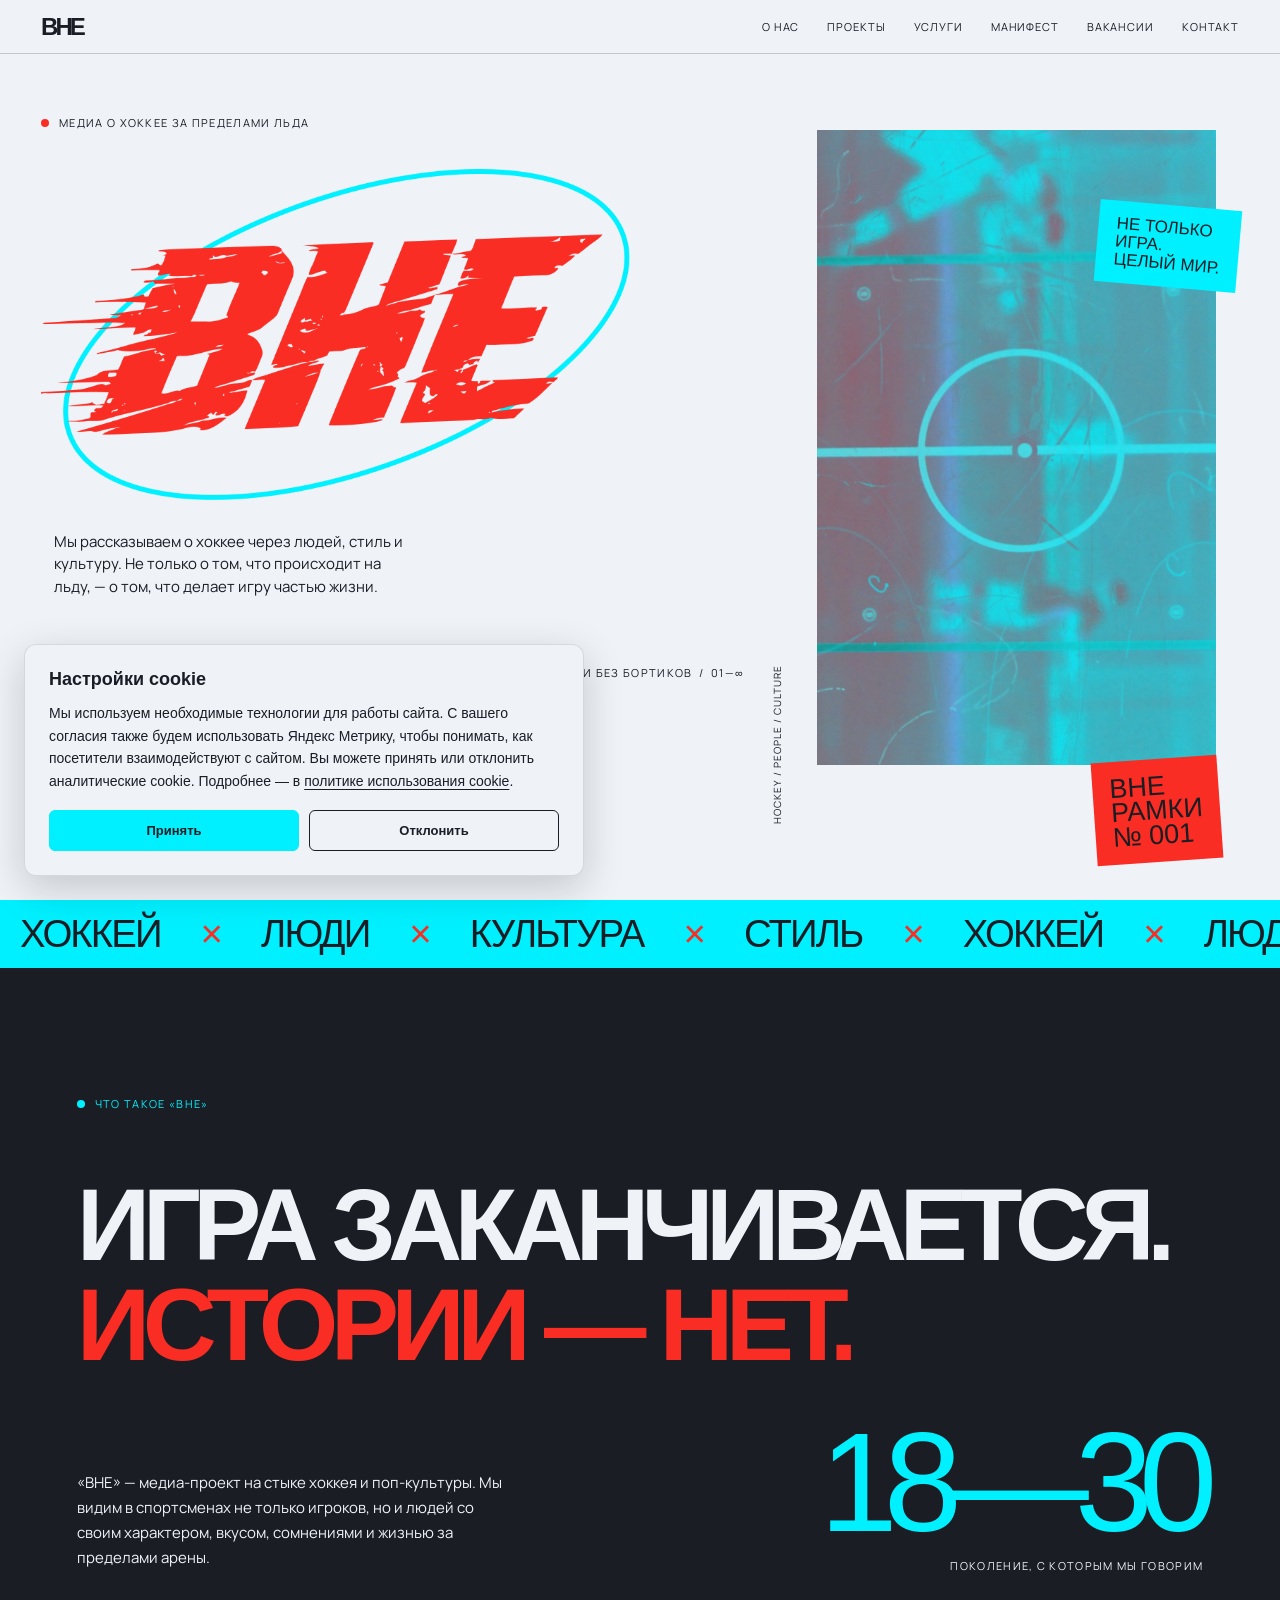
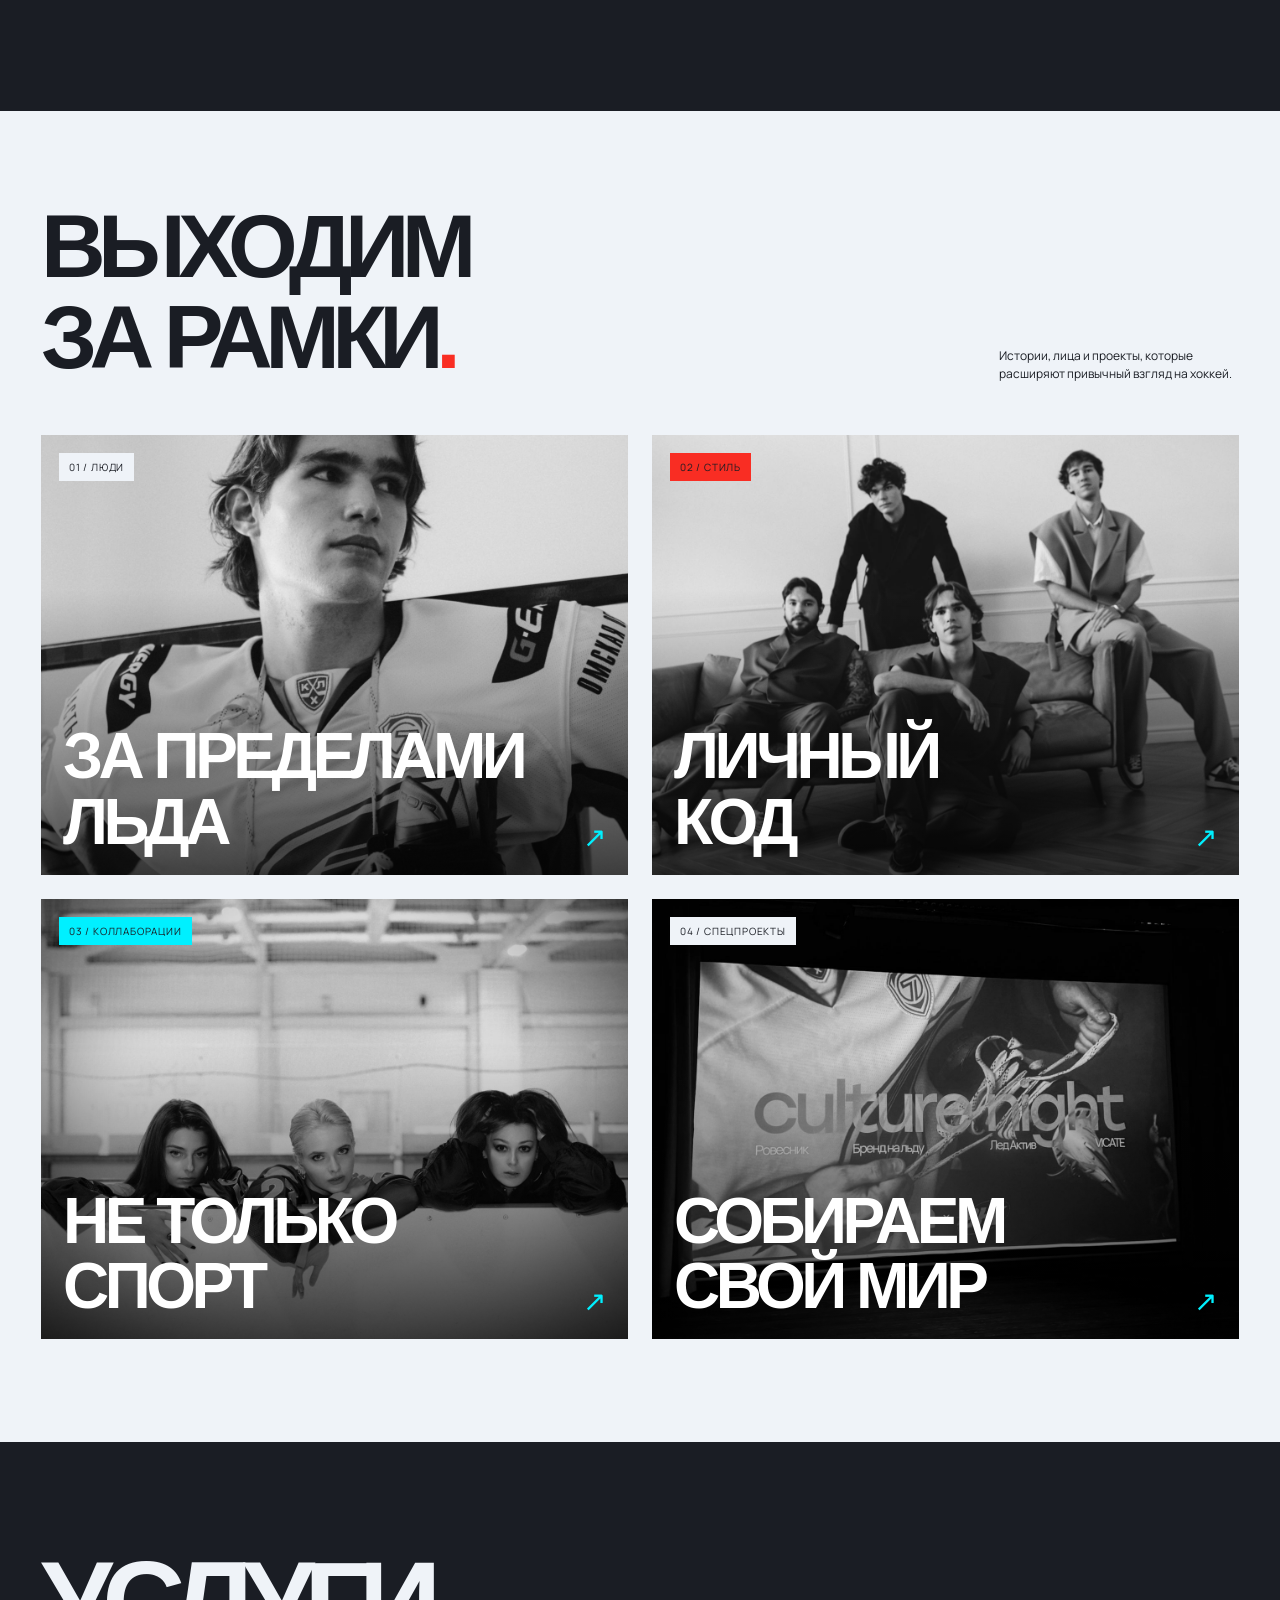
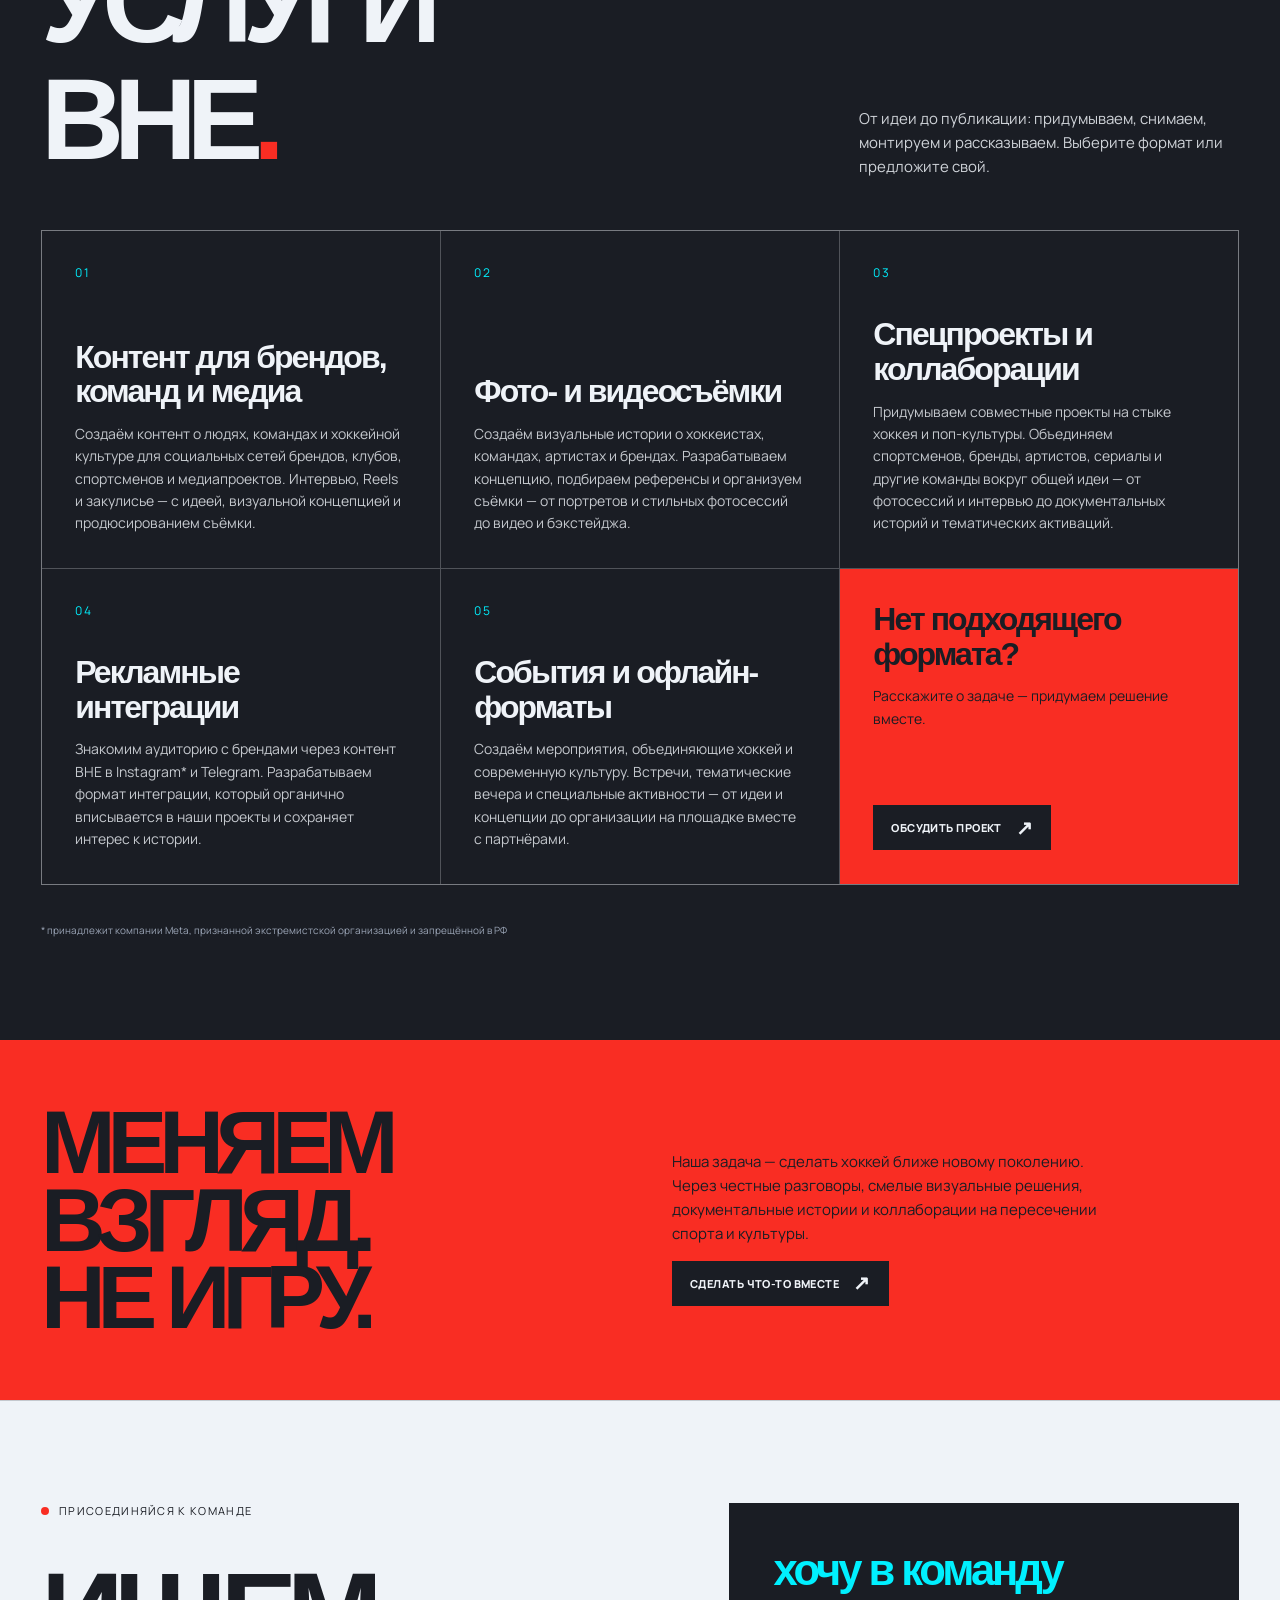
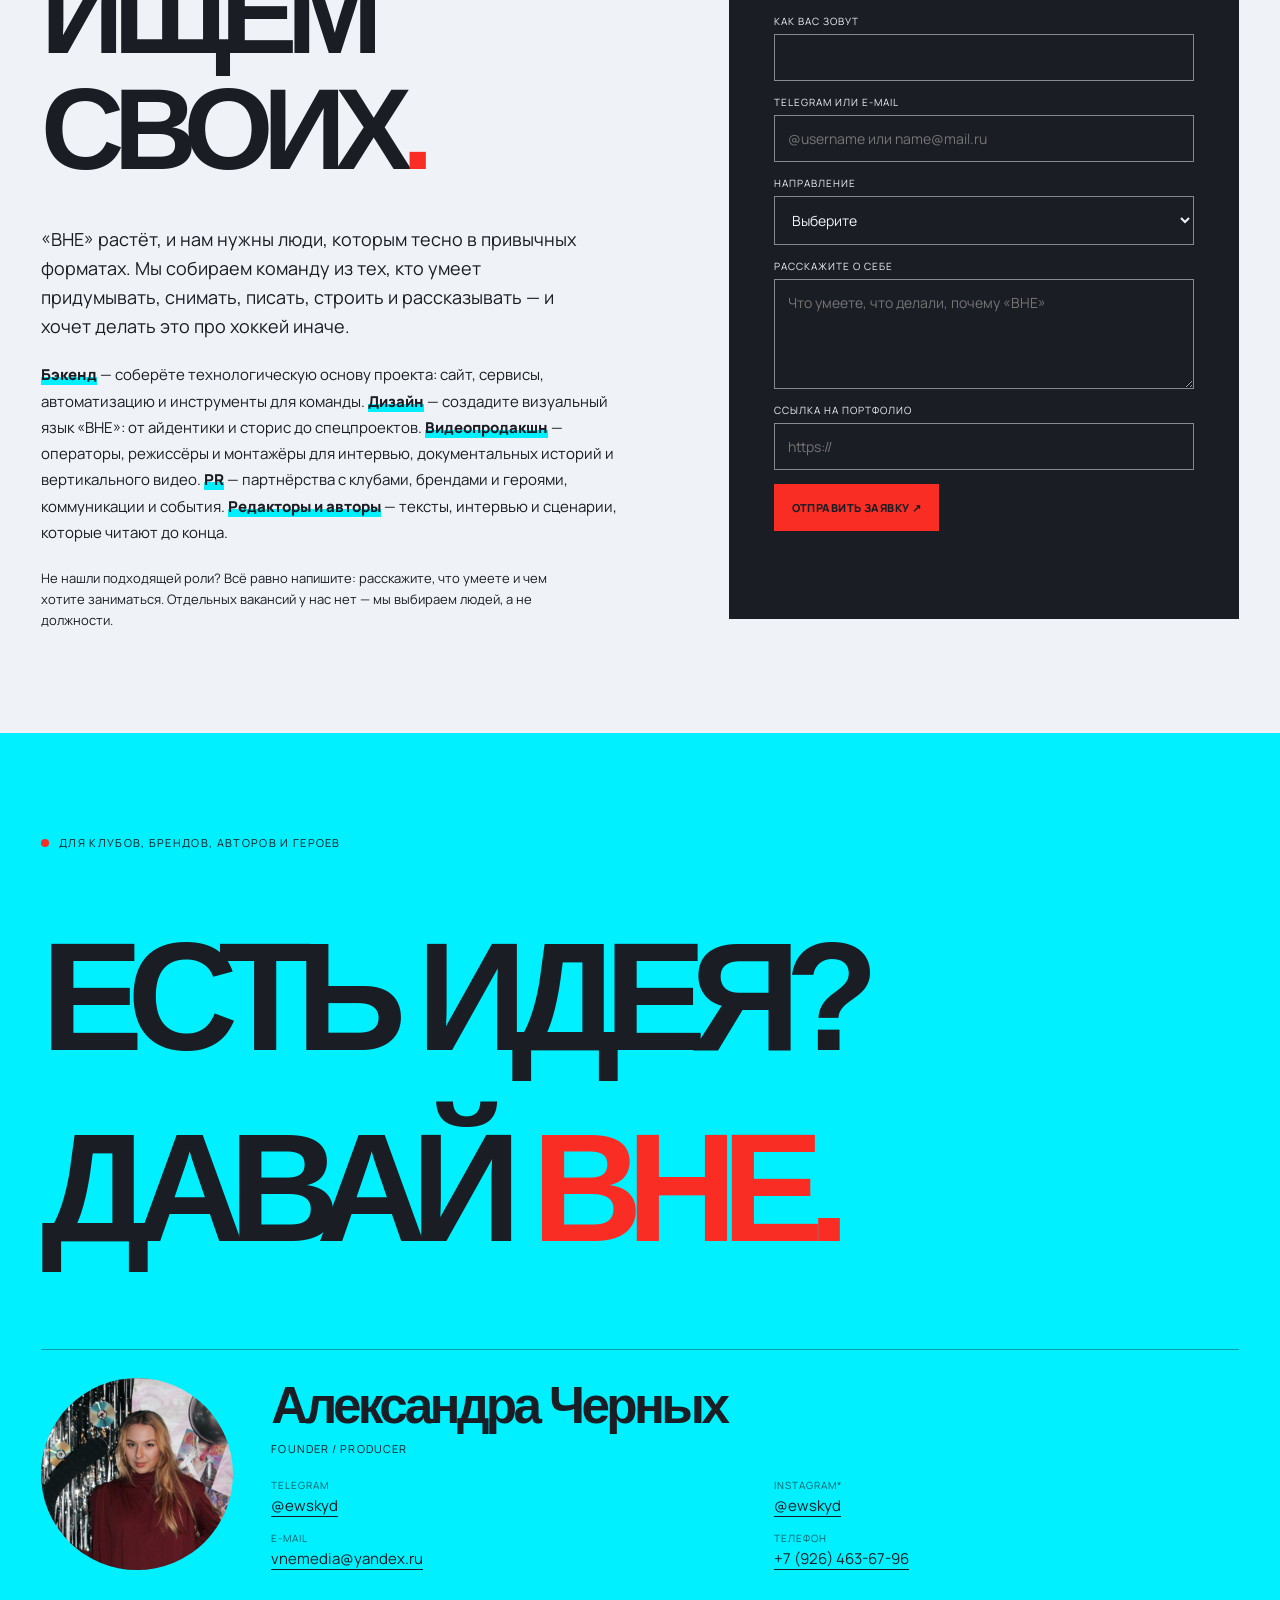
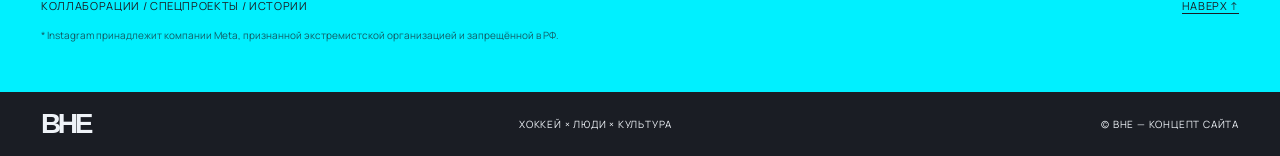
